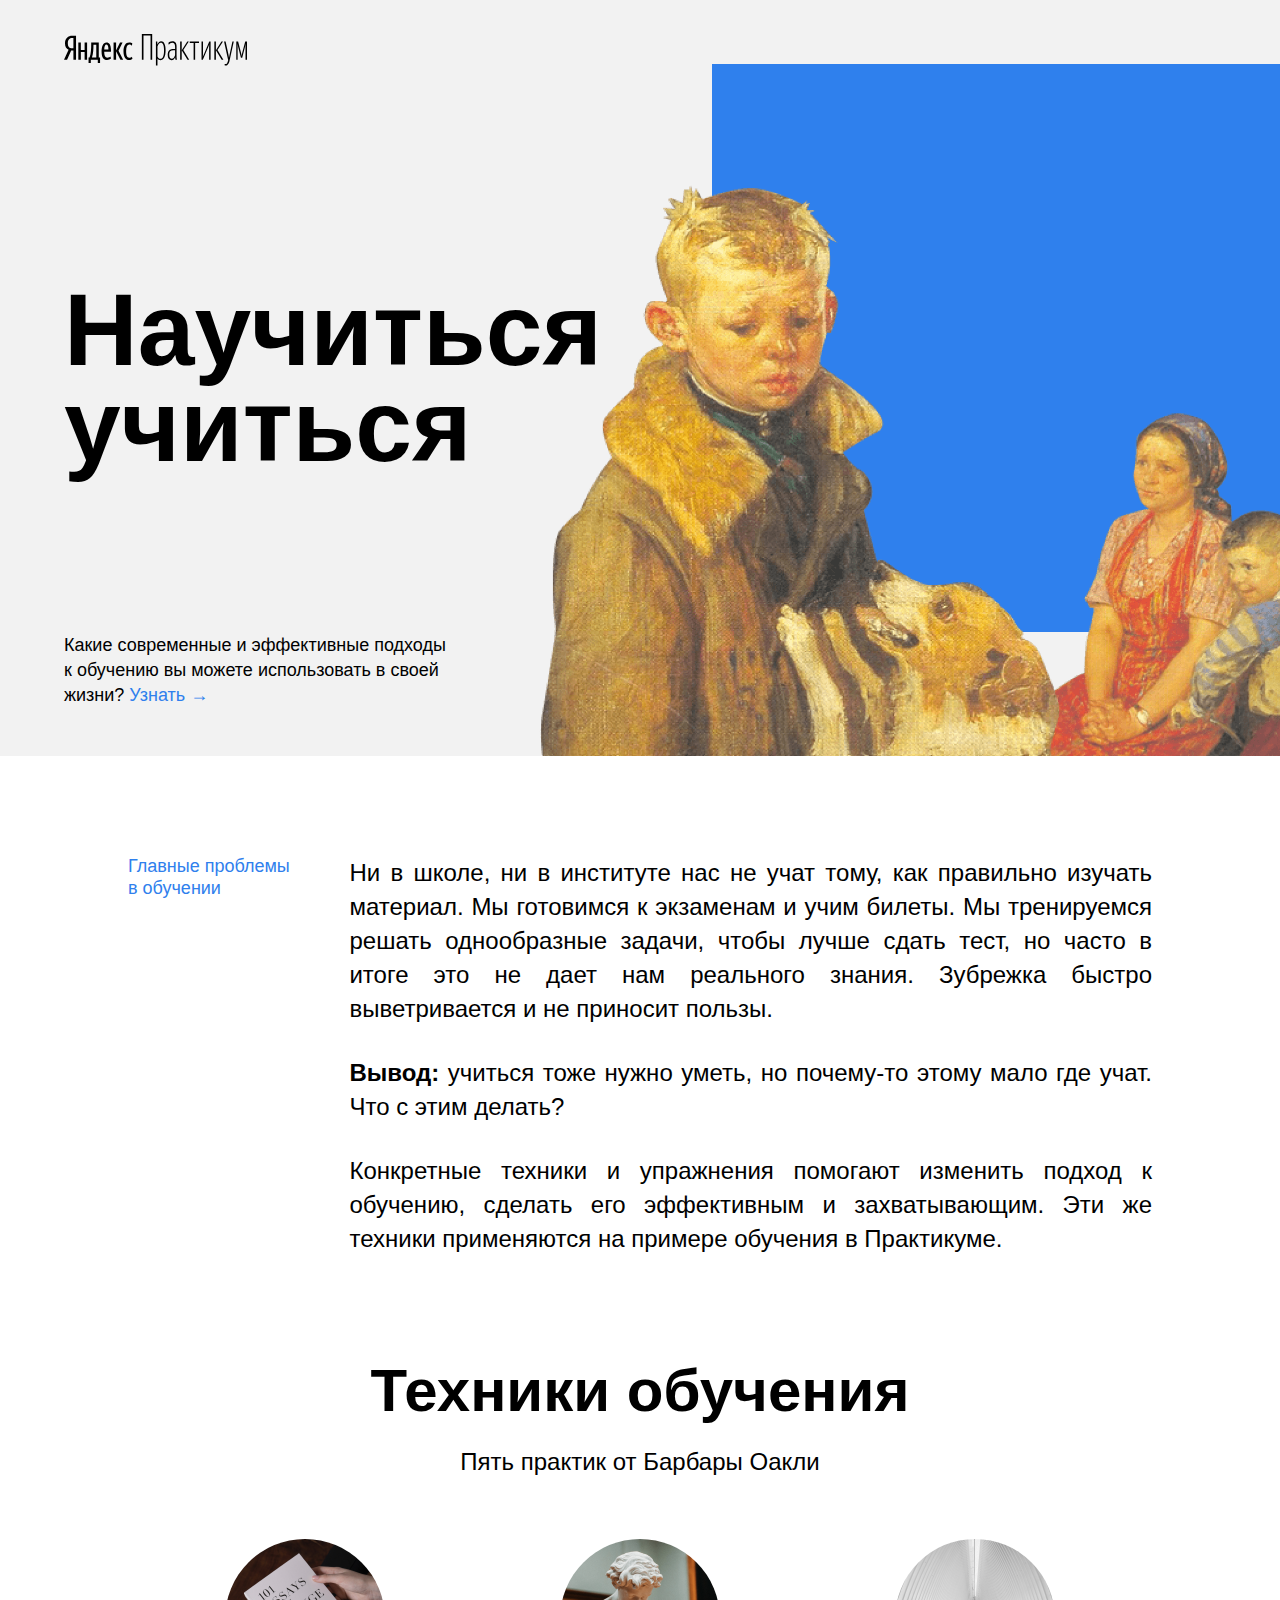
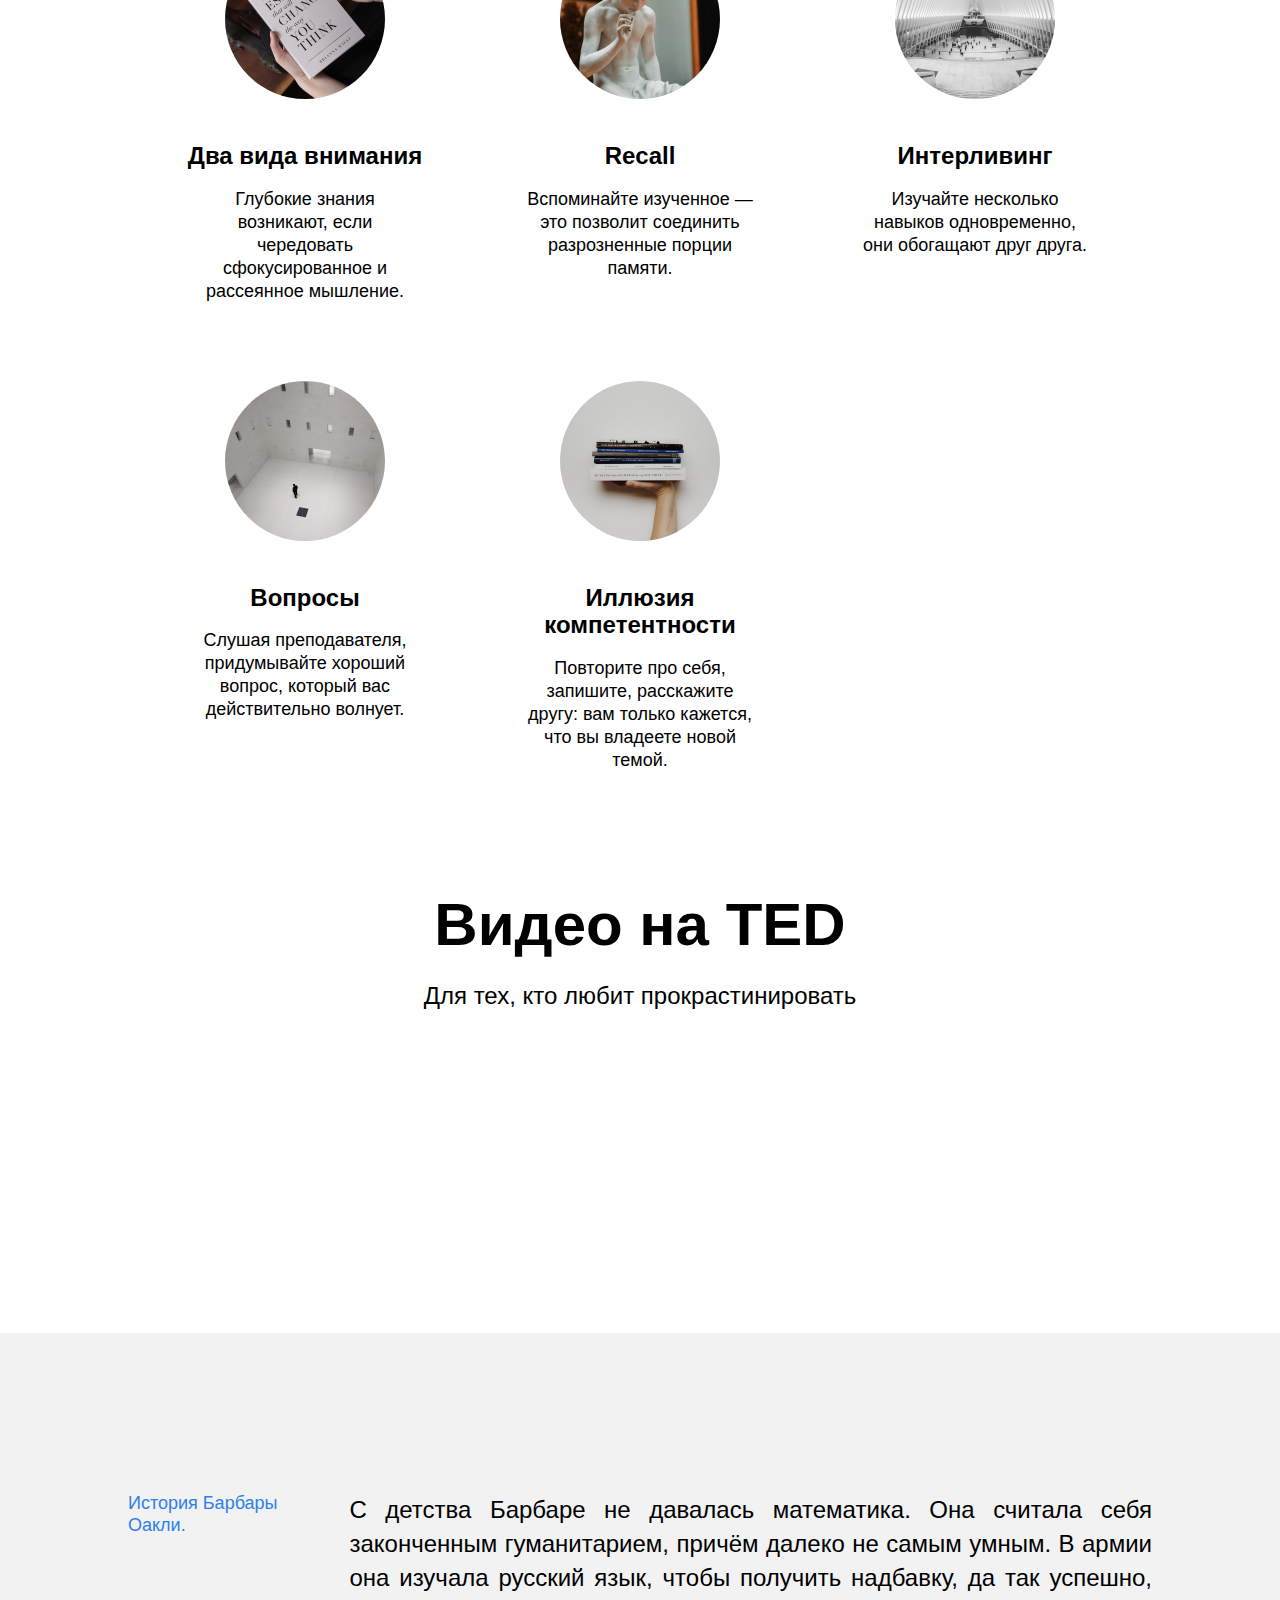
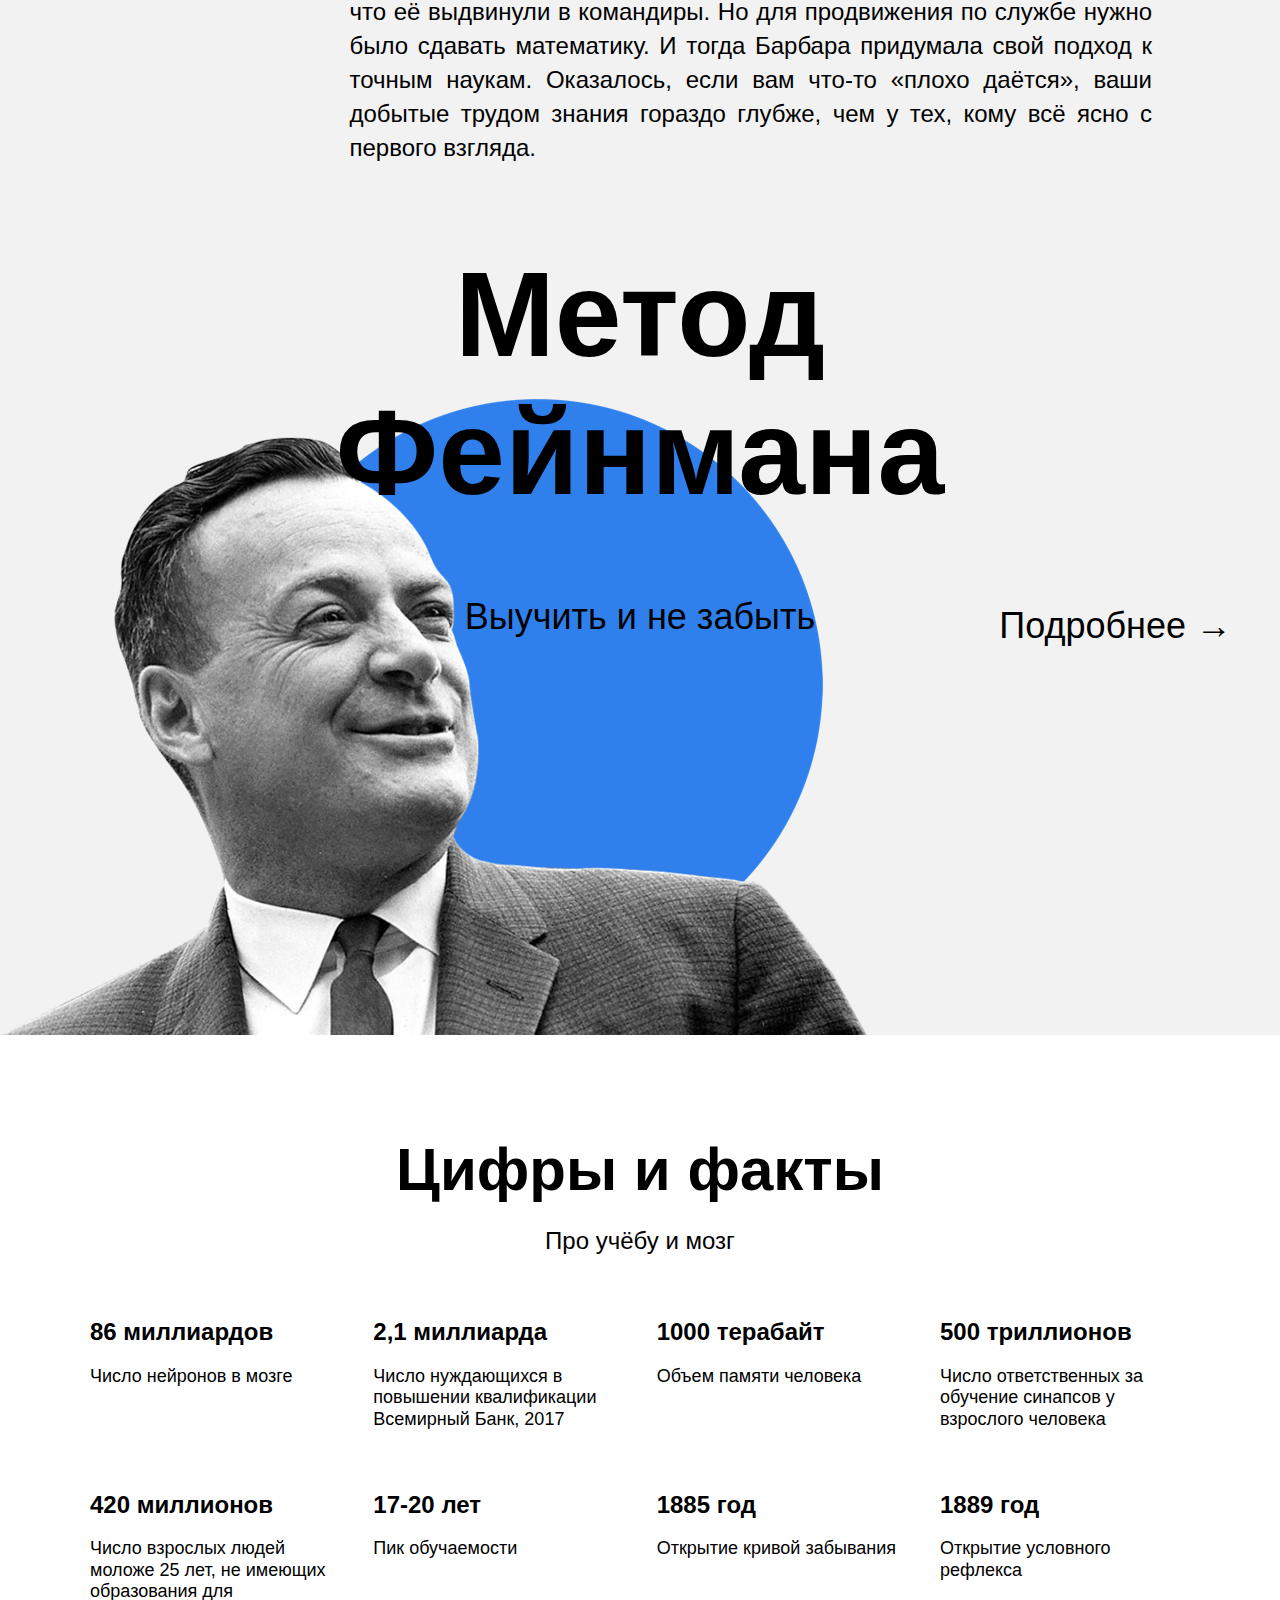
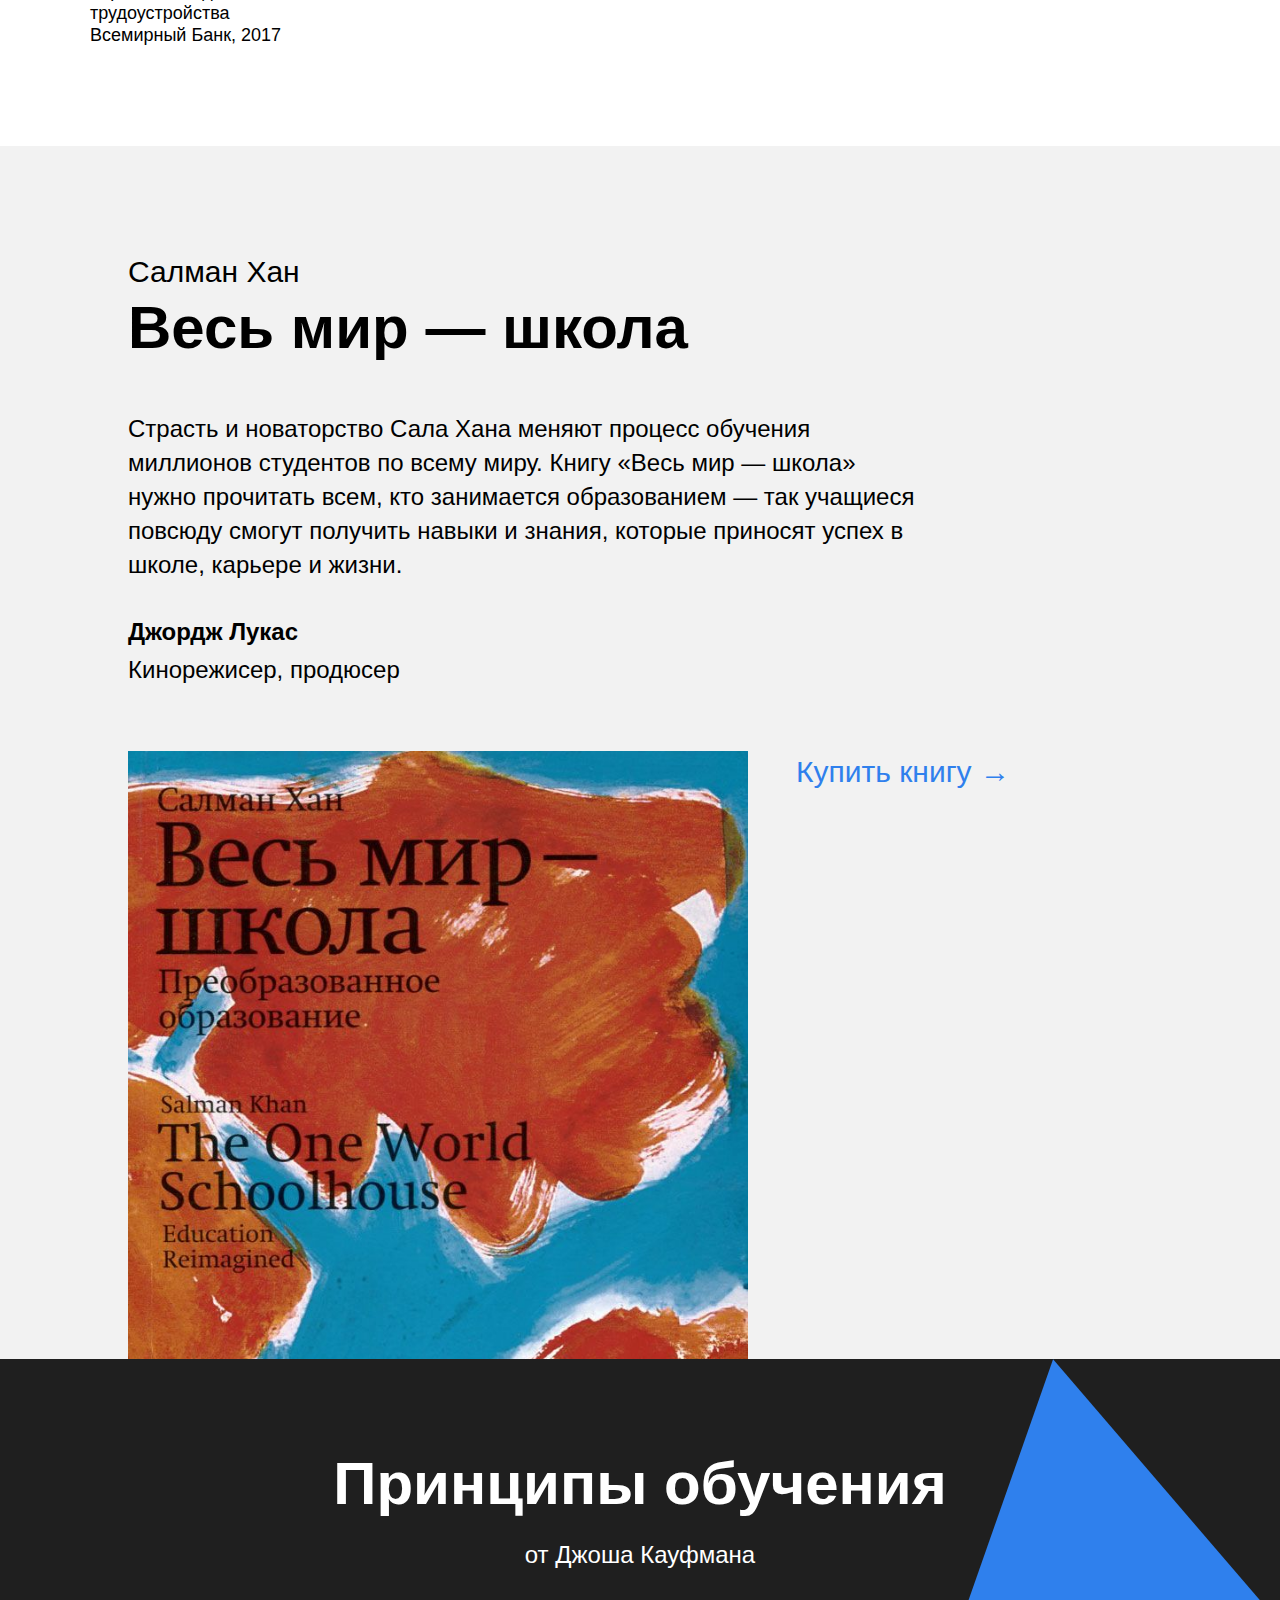
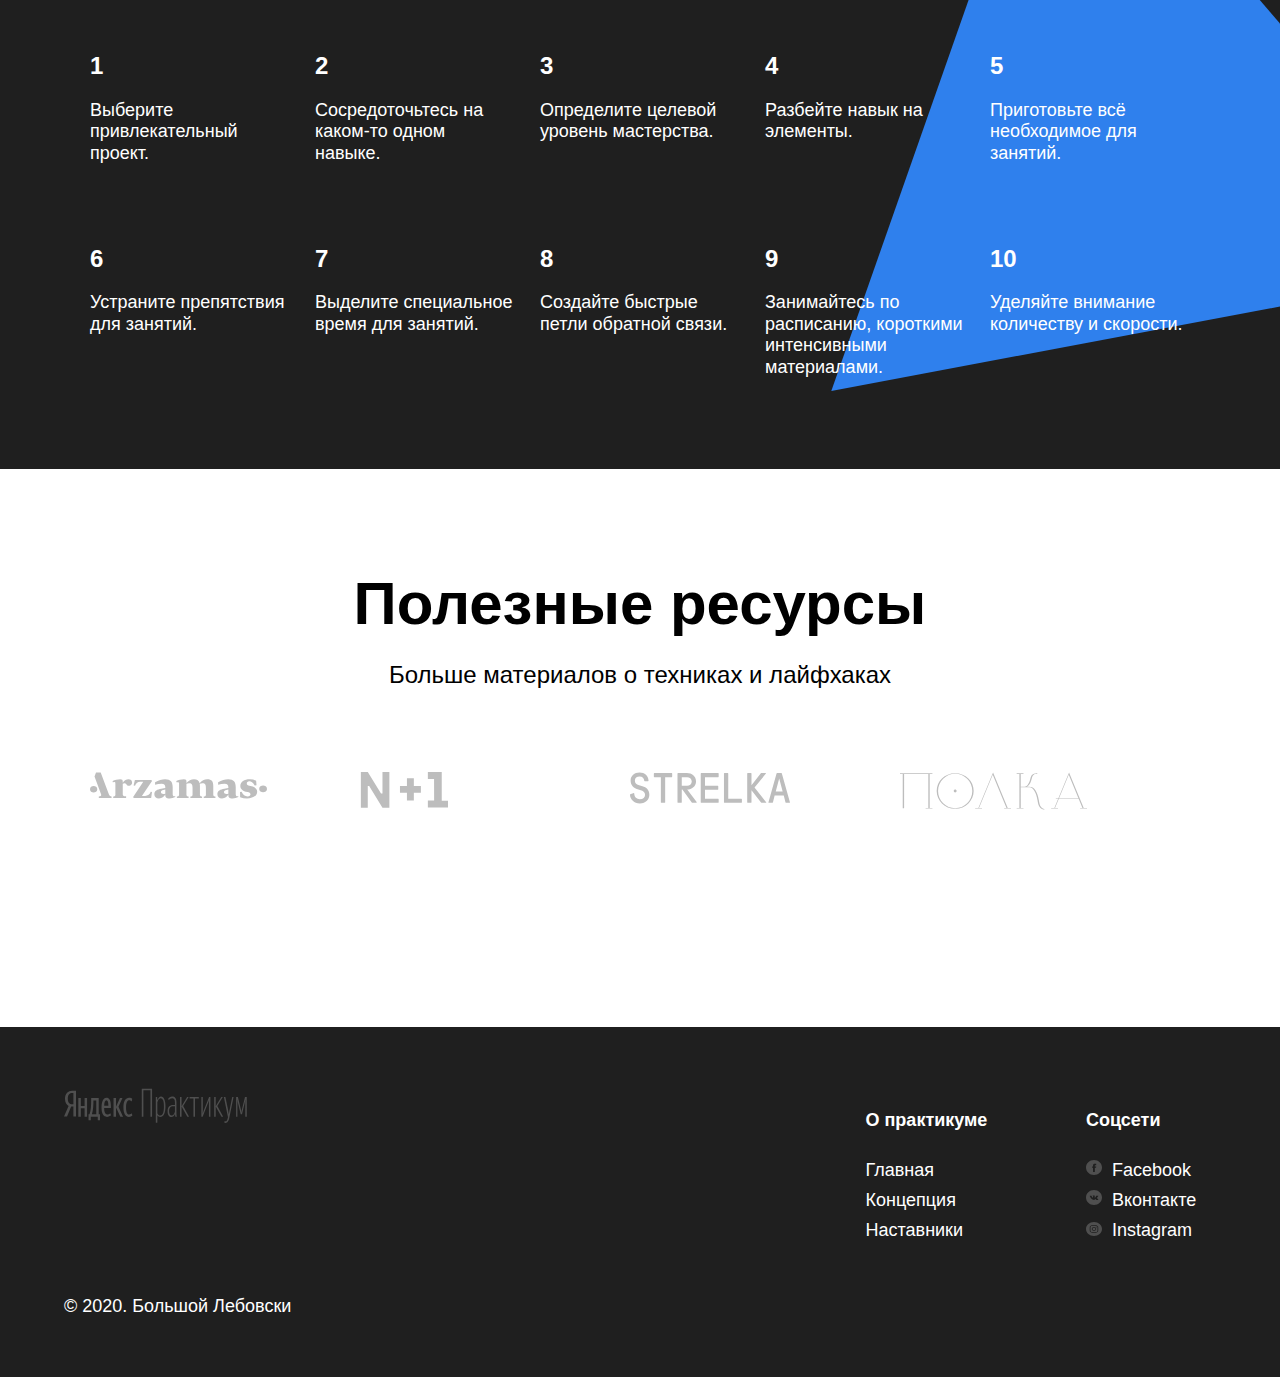
==== how-to-learn.html @ 2f5fdb5f "Bugs fixed. Attempt 2. 2 sprint" ====
<!DOCTYPE html>
<html lang="ru">

<head>
  <meta charset="UTF-8">
  <meta name="viewport" content="width=device-width, initial-scale=1.0">
  <link rel="stylesheet" href="pages/how-to-learn.css">
  <title>Научиться учиться</title>
</head>

<body>
  <div class="page">
    <header class="header">
      <a href="https://praktikum.yandex.ru/"><img class="logo logo_place_header" alt="Лого_Яндекс" src="./images/logo_place_header.svg"></a>

        <div class="header__square-pic rotation">
        </div>


      <img class="header__main-illustration" alt="Главная-иллюстрация" src="./images/header-image.png">

      <h1 class="header__title">Научиться учиться</h1>
      <p class="header__subtitle">Какие современные и эффективные подходы к обучению вы можете использовать в своей жизни?
        <a class="header__link link" href="#"> Узнать &rarr;</a>
      </p>
    </header>

    <main class="content">

      <section class="description">
        <div class="two-columns">
          <h2 class="two-columns__brief">
              Главные проблемы в обучении
          </h2>
          <div class="two-columns__main-text">
            <p class="two-columns__paragraph">
              Ни в школе, ни в институте нас не учат тому, как правильно изучать материал.
              Мы готовимся к экзаменам и учим билеты.
              Мы тренируемся решать однообразные задачи, чтобы лучше сдать тест,
              но часто в итоге это не дает нам реального знания.
              Зубрежка быстро выветривается и не приносит пользы.
            </p>
            <p class="two-columns__paragraph">
              <span class="two-columns__span-accent">
                Вывод:
              </span>
              учиться тоже нужно уметь, но почему-то этому мало где учат. Что с этим делать?
            </p>
            <p class="two-columns__paragraph">
              Конкретные техники и упражнения помогают изменить подход к обучению,
              сделать его эффективным и захватывающим.
              Эти же техники применяются на примере обучения в Практикуме.
            </p>
          </div>
        </div>
      </section>
      <section class="techniques">
      	<h2 class="section-title">Техники обучения</h2>
      	<p class="section-subtitle">Пять практик от Барбары Оакли</p>
      	<div class="cards">
      		<div class="cards__item">
      		<img class="cards__image" alt="Книга" src="images/cards-attention.png">
      		<h3 class="cards__title">Два вида внимания</h3>
      		<p class="cards__description">Глубокие знания возникают, если чередовать сфокусированное и рассеянное мышление.</p>
      		</div>
      		<div class="cards__item">
      		<img class="cards__image" alt="Скульптура" src="images/cards-recall.png">
      		<h3 class="cards__title">Recall</h3>
      		<p class="cards__description">Вспоминайте изученное — это позволит соединить разрозненные порции памяти.</p>
      		</div>
      		<div class="cards__item">
      		<img class="cards__image" alt="Пространство" src="images/cards-interliving.png">
      		<h3 class="cards__title">Интерливинг</h3>
      		<p class="cards__description">Изучайте несколько навыков одновременно, они обогащают друг друга.</p>
      		</div>
      		<div class="cards__item">
      		<img class="cards__image" alt="Декоративные-украшения" src="images/cards-question.png">
      		<h3 class="cards__title">Вопросы</h3>
      		<p class="cards__description">Слушая преподавателя, придумывайте хороший вопрос, который вас действительно волнует.</p>
      		</div>
      		<div class="cards__item">
      		<img class="cards__image" alt="Рука-с-книгами" src="images/cards-competence.png">
      		<h3 class="cards__title">Иллюзия компетентности</h3>
      		<p class="cards__description">Повторите про себя, запишите, расскажите другу: вам только кажется, что вы владеете новой темой.</p>
      		</div>
      		<div class="cards__item">
      		<img class="cards__image" alt="____" src="images/cards-attention.png">
      		<h3 class="cards__title">Два вида внимания</h3>
      		<p class="cards__description">Глубокие знания возникают, если чередовать сфокусированное и рассеянное мышление.</p>
      		</div>
      	</div>
      </section>
      <section class="video">
      	<h2 class="section-title">Видео на TED</h2>
      	<p class="section-subtitle">Для тех, кто любит прокрастинировать</p>
      	<div class="video__iframes">
      		<iframe class="video__iframe"  src="https://www.youtube.com/embed/5MgBikgcWnY"  allow="accelerometer; encrypted-media; gyroscope; picture-in-picture" allowfullscreen></iframe>
      		<iframe class="video__iframe"  src="https://www.youtube.com/embed/arj7oStGLkU"  allow="accelerometer; encrypted-media; gyroscope; picture-in-picture" allowfullscreen></iframe>
      	</div>
      </section>
      <section class="oakley">
        <div class="two-columns">
          <h2 class="two-columns__brief">
            История Барбары Оакли.
          </h2>
          <div class="two-columns__main-text">
            <p class="two-columns__paragraph">
              С детства Барбаре не давалась математика. Она считала себя законченным гуманитарием, причём далеко не самым умным.
              В армии она изучала русский язык, чтобы получить надбавку, да так успешно, что её выдвинули в командиры.
              Но для продвижения по службе нужно было сдавать математику. И тогда Барбара придумала свой подход к точным наукам.
              Оказалось, если вам что-то «плохо даётся», ваши добытые трудом знания гораздо глубже, чем у тех, кому всё ясно с первого взгляда.
            </p>
          </div>
        </div>
      </section>
      <section class="feynman">
        <h2 class="feynman__title">Метод Фейнмана</h2>
        <p class="feynman__subtitle">Выучить и не забыть</p>
        <a class="feynman__link link" href="#">Подробнее &rarr;</a>
        <img class="feynman__illustration" alt="Фейнман" src="./images/feynman.png">
      </section>
      <section class="digits">
        <h2 class="section-title">Цифры и факты</h2>
        <p class="section-subtitle">Про учёбу и мозг</p>
        <div class="table">
          <div class="table__cell">
            <h3 class="table__heading">86 миллиардов</h3>
            <p class="table__text ">Число нейронов в мозге</p>
          </div>
          <div class="table__cell">
            <h3 class="table__heading">2,1 миллиарда</h3>
            <p class="table__text ">Число нуждающихся в повышении квалификации</p>
            <p class="table__text"> Всемирный Банк, 2017</p>
          </div>
          <div class="table__cell">
            <h3 class="table__heading">1000 терабайт</h3>
            <p class="table__text ">Объем памяти человека</p>
          </div>
          <div class="table__cell">
            <h3 class="table__heading">500 триллионов</h3>
            <p class="table__text ">Число ответственных за обучение синапсов у взрослого человека</p>
          </div>
          <div class="table__cell">
            <h3 class="table__heading">420 миллионов</h3>
            <p class="table__text">Число взрослых людей моложе 25 лет, не имеющих образования для трудоустройства</p>
            <p class="table__text">Всемирный Банк, 2017</p>
          </div>
          <div class="table__cell">
            <h3 class="table__heading">17-20 лет</h3>
            <p class="table__text">Пик обучаемости</p>
          </div>
          <div class="table__cell">
            <h3 class="table__heading">1885 год</h3>
            <p class="table__text ">Открытие кривой забывания</p>
          </div>
          <div class="table__cell">
            <h3 class="table__heading">1889 год</h3>
            <p class="table__text">Открытие условного рефлекса</p>
          </div>
        </div>
      </section>
      <section class="khan">
        <div class="khan__container">
          <p class="khan__author">Салман Хан</p>
          <h2 class="khan__title">Весь мир — школа</h2>
          <p class="khan__quote">
            Страсть и новаторство Сала Хана меняют процесс обучения миллионов студентов по всему миру.
            Книгу «Весь мир — школа» нужно прочитать всем, кто занимается образованием —
            так учащиеся повсюду смогут получить навыки и знания, которые приносят успех в школе, карьере и жизни.
          </p>
          <p class="khan__quote-author">Джордж Лукас</p>
          <p class="khan__quote-author-subline">Кинорежисер, продюсер</p>
          <div class="khan__book-container">
            <img class="khan__book-pic" alt="Обложка-книги" src="images/khan-book.jpg">
            <a class="khan__buy-link link" href="#">Купить книгу &rarr;</a>
          </div>
        </div>

      </section>
      <section class="kaufman">
        <h2 class="section-title section-title_theme_dark">Принципы обучения</h2>
        <p class="section-subtitle section-subtitle_theme_dark">от Джоша Кауфмана</p>
        <div class=" table table_theme_dark">
          <div class="table__cell table__cell_theme_dark">
            <h3 class="table__heading table__heading_theme_dark">1</h3>
            <p class="table__text table__text_theme_dark">Выберите привлекательный проект.</p>
          </div>
            <div class="table__cell table__cell_theme_dark">
              <h3 class="table__heading table__heading_theme_dark">2</h3>
              <p class="table__text table__text_theme_dark">Сосредоточьтесь на каком-то одном навыке.</p>
            </div>
            <div class="table__cell table__cell_theme_dark">
              <h3 class="table__heading table__heading_theme_dark">3</h3>
              <p class="table__text table__text_theme_dark">Определите целевой уровень мастерства.</p>
            </div>
            <div class="table__cell table__cell_theme_dark">
              <h3 class="table__heading table__heading_theme_dark">4</h3>
              <p class="table__text table__text_theme_dark">Разбейте навык на элементы.</p>
            </div>
            <div class="table__cell table__cell_theme_dark">
              <h3 class="table__heading table__heading_theme_dark">5</h3>
              <p class="table__text table__text_theme_dark">Приготовьте всё необходимое для занятий.</p>
            </div>
            <div class="table__cell table__cell_theme_dark ">
              <h3 class="table__heading table__heading_theme_dark">6</h3>
              <p class="table__text table__text_theme_dark">Устраните препятствия для занятий.</p>
            </div>
            <div class="table__cell table__cell_theme_dark ">
              <h3 class="table__heading table__heading_theme_dark">7</h3>
              <p class="table__text table__text_theme_dark">Выделите специальное время для занятий.</p>
            </div>
            <div class="table__cell table__cell_theme_dark ">
              <h3 class="table__heading table__heading_theme_dark">8</h3>
              <p class="table__text table__text_theme_dark">Создайте быстрые петли обратной связи.</p>
            </div>
            <div class="table__cell table__cell_theme_dark ">
              <h3 class="table__heading table__heading_theme_dark">9</h3>
              <p class="table__text table__text_theme_dark">Занимайтесь по расписанию, короткими интенсивными материалами.</p>
            </div>
            <div class="table__cell table__cell_theme_dark ">
              <h3 class="table__heading table__heading_theme_dark">10</h3>
              <p class="table__text table__text_theme_dark">Уделяйте внимание количеству и скорости.</p>
            </div>
        </div>
        <div class="kaufman__triangle rotation">
        </div>
      </section>
      <section class="resources">
        <h2 class="section-title">Полезные ресурсы</h2>
        <p class="section-subtitle">Больше материалов о техниках и лайфхаках</p>
        <ul class="resources__logo-zone">
          <li class="resources__logo"><a class="link" href="#"><img  alt="Лого-Арзамас" src="./images/logo/resources-arzamas.svg"></a></li>
          <li class="resources__logo"><a class="link" href="#"><img  alt="Лого-Н1" src="./images/logo/resources-n1.svg"></a></li>
          <li class="resources__logo"><a class="link" href="#"><img  alt="Лого-Полка" src="./images/logo/resources-strelka.svg"></a></li>
          <li class="resources__logo"><a class="link" href="#"><img  alt="Лого-Стрелка" src="./images/logo/resources-polka.svg"></a></li>
        </ul>
      </section>
    </main>
    <footer class="footer">
      <div class ="footer__columns">
        <div class="footer__column footer__column_content_copyright">
          <a href="https://praktikum.yandex.ru"><img class="logo" src="./images/logo_place_footer.svg" alt="Лого_Яндекс"></a>
          <p class="footer__author">&copy; 2020. Большой Лебовски</p>
        </div>
        <nav class="footer__column footer__column_content_info">
          <h3 class="footer__column-heading">О практикуме</h3>
            <ul class="footer__column-links">
              <li><a class="footer__column-link link" href="#">Главная</a></li>
              <li><a class="footer__column-link link" href="#">Концепция</a></li>
              <li><a class="footer__column-link link" href="#">Наставники</a></li>
            </ul>
        </nav>
        <div class="footer__column footer__column_content_social">
          <h3 class="footer__column-heading">Соцсети</h3>
          <ul class="footer__column-links">
            <li><a class="footer__column-link link" href="#"><img class="footer__social-icon" alt="Фейсбук-иконка" src="images/facebook_color_white.svg">Facebook</a> </li>
            <li><a class="footer__column-link link" href="#"><img class="footer__social-icon" alt="Вконтакте-иконка" src="./images/vk_color_white.svg">Вконтакте</a> </li>
            <li><a class="footer__column-link link" href="#"><img class="footer__social-icon" alt="Инстаграм-иконка" src="./images/instagram_color_white.svg">Instagram</a> </li>
          </ul>
        </div>
      </div>
    </footer>
  </div>
</body>
</html>
---- pages/how-to-learn.css ----
@import url("../vendor/normalize.css");

@import url("../blocks/page/page.css");

@import url("../blocks/link/link.css");

@import url("../blocks/header/header.css");
@import url("../blocks/header/__link/header__link.css");
@import url("../blocks/header/__main-illustration/header__main-illustration.css");
@import url("../blocks/header/__square-pic/header__square-pic.css");
@import url("../blocks/header/__title/header__title.css");
@import url("../blocks/header/__subtitle/header__subtitle.css");

@import url("../blocks/logo/logo.css");
@import url("../blocks/logo/_place/logo_place_header.css");
@import url("../blocks/logo/_place/logo_place_footer.css");


@import url("../blocks/description/description.css");

@import url("../blocks/two-columns/two-columns.css");
@import url("../blocks/two-columns/__brief/two-columns__brief.css");
@import url("../blocks/two-columns/__main-text/two-columns__main-text.css");
@import url("../blocks/two-columns/__paragraph/two-columns__paragraph.css");
@import url("../blocks/two-columns/__span-accent/two-columns__span-accent.css");

@import url("../blocks/digits/digits.css");

@import url("../blocks/section-title/section-title.css");
@import url("../blocks/section-title/_theme/section-title_theme_dark.css");

@import url("../blocks/section-subtitle/section-subtitle.css");
@import url("../blocks/section-subtitle/_theme/section-subtitle_theme_dark.css");

@import url("../blocks/table/table.css");
@import url("../blocks/table/_theme/table_theme_dark.css");
@import url("../blocks/table/__cell/table__cell.css");
@import url("../blocks/table/__cell/_theme/table__cell_theme_dark.css");
@import url("../blocks/table/__heading/table__heading.css");
@import url("../blocks/table/__heading/_theme/table__heading_theme_dark.css");
@import url("../blocks/table/__text/table__text.css");
@import url("../blocks/table/__text/_theme/table__text_theme_dark.css");

@import url("../blocks/feynman/feynman.css");
@import url("../blocks/feynman/__title/feynman__title.css");
@import url("../blocks/feynman/__subtitle/feynman__subtitle.css");
@import url("../blocks/feynman/__illustration/feynman__illustration.css");
@import url("../blocks/feynman/__link/feynman__link.css");

@import url("../blocks/kaufman/kaufman.css");
@import url("../blocks/kaufman/__triangle/kaufman__triangle.css");

@import url("../blocks/footer/footer.css");
@import url("../blocks/footer/__columns/footer__columns.css");
@import url("../blocks/footer/__author/footer__author.css");
@import url("../blocks/footer/__social-icon/footer__social-icon.css");
@import url("../blocks/footer/__column/footer__column.css");
@import url("../blocks/footer/__column/_content/_content_copyright/footer__column_content_copyright.css");
@import url("../blocks/footer/__column/_content/_content_info/footer__column_content_info.css");
@import url("../blocks/footer/__column/__column-heading/footer__column-heading.css");
@import url("../blocks/footer/__column/__column-link/footer__column-link.css");
@import url("../blocks/footer/__column/__column-links/footer__column-links.css");

@import url("../blocks/rotation/rotation.css");

@import url("../blocks/techniques/techniques.css");
@import url("../blocks/cards/cards.css");
@import url("../blocks/cards/__item/cards__item.css");
@import url("../blocks/cards/__image/cards__image.css");
@import url("../blocks/cards/__title/cards__title.css");
@import url("../blocks/cards/__description/cards__description.css");

@import url("../blocks/video/video.css");
@import url("../blocks/video/__iframes/video__iframes.css");
@import url("../blocks/video/__iframe/video__iframe.css");

@import url("../blocks/oakley/oakley.css");

@import url("../blocks/khan/khan.css");
@import url("../blocks/khan/__author/khan__author.css");
@import url("../blocks/khan/__book-container/khan__book-container.css");
@import url("../blocks/khan/__book-pic/khan__book-pic.css");
@import url("../blocks/khan/__buy-link/khan__buy-link.css");
@import url("../blocks/khan/__container/khan_container.css");
@import url("../blocks/khan/__quote/khan__quote.css");
@import url("../blocks/khan/__quote-author/khan__quote-author.css");
@import url("../blocks/khan/__quote-author-subline/khan__quote-author-subline.css");
@import url("../blocks/khan/__title/khan__title.css");

@import url("../blocks/resources/resources.css");
@import url("../blocks/resources/__logo-zone/resources__logo-zone.css");
@import url("../blocks/resources/__logo/resources__logo.css");
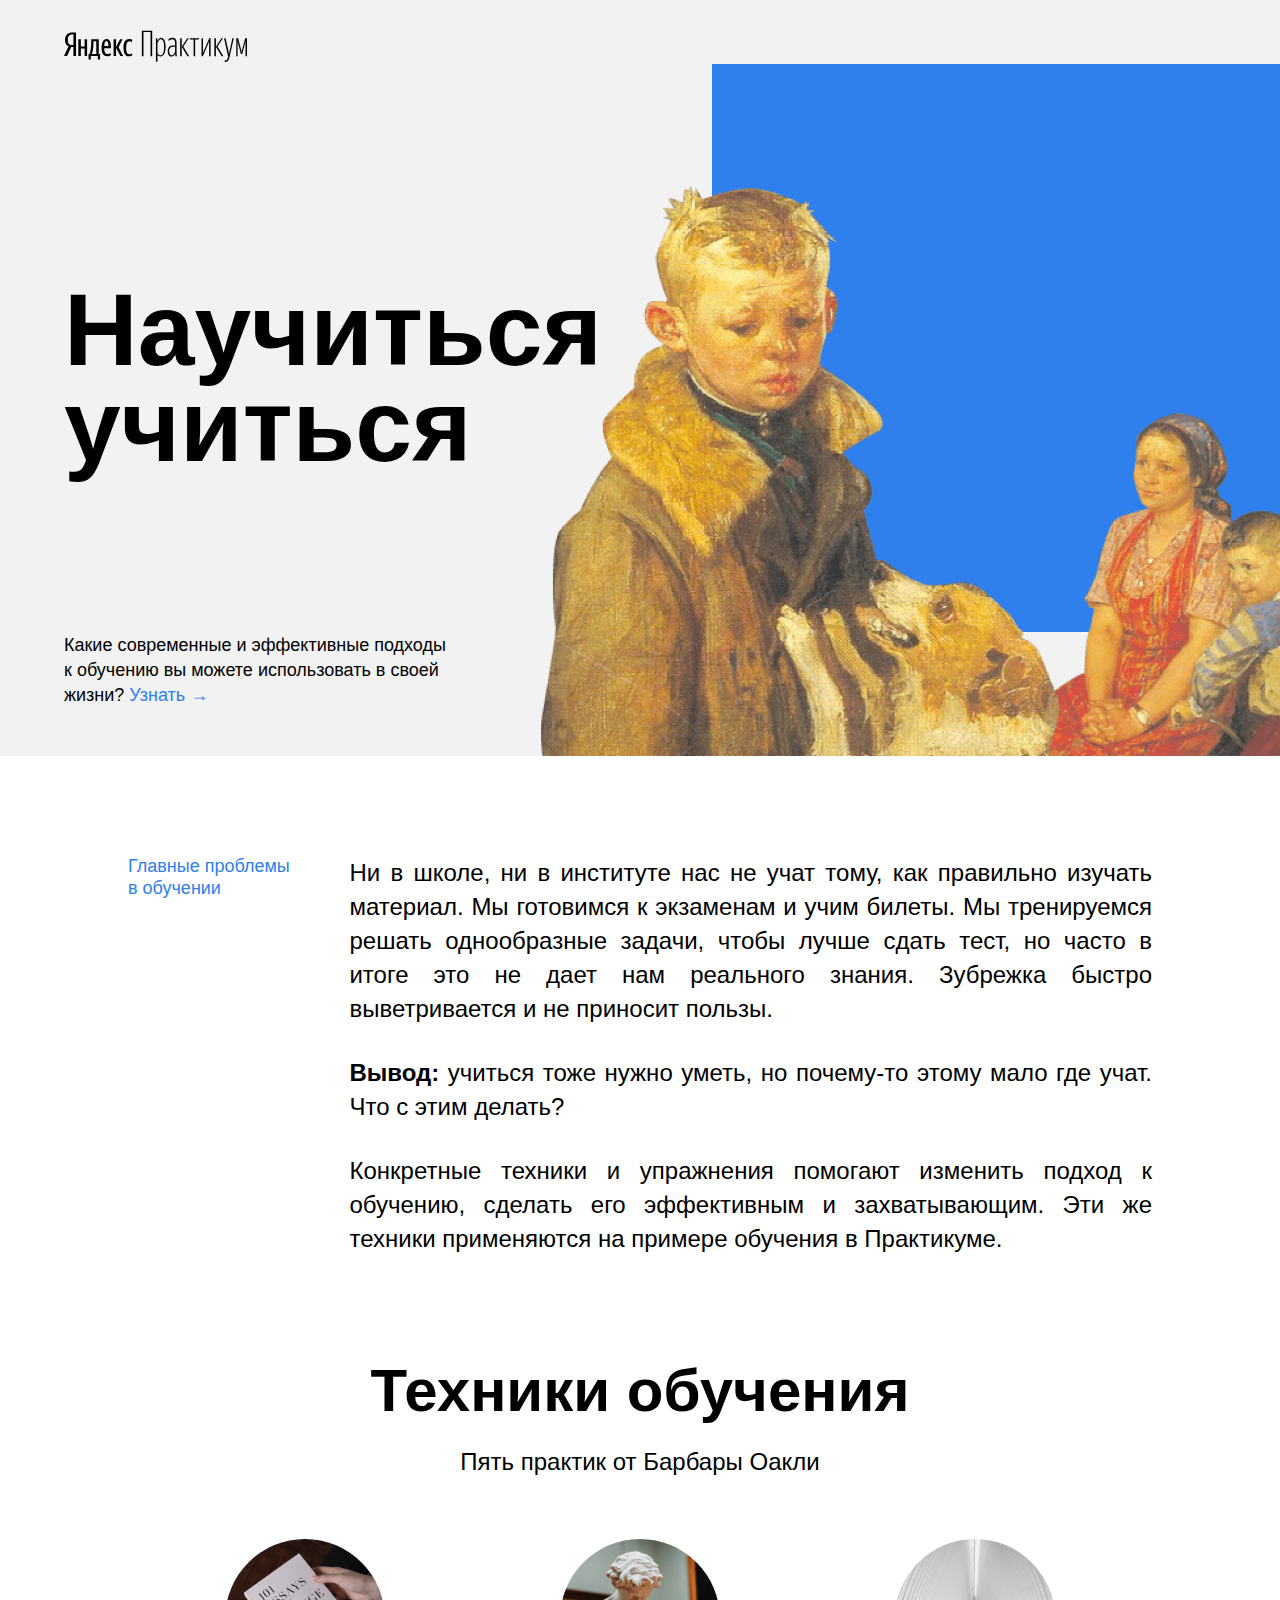
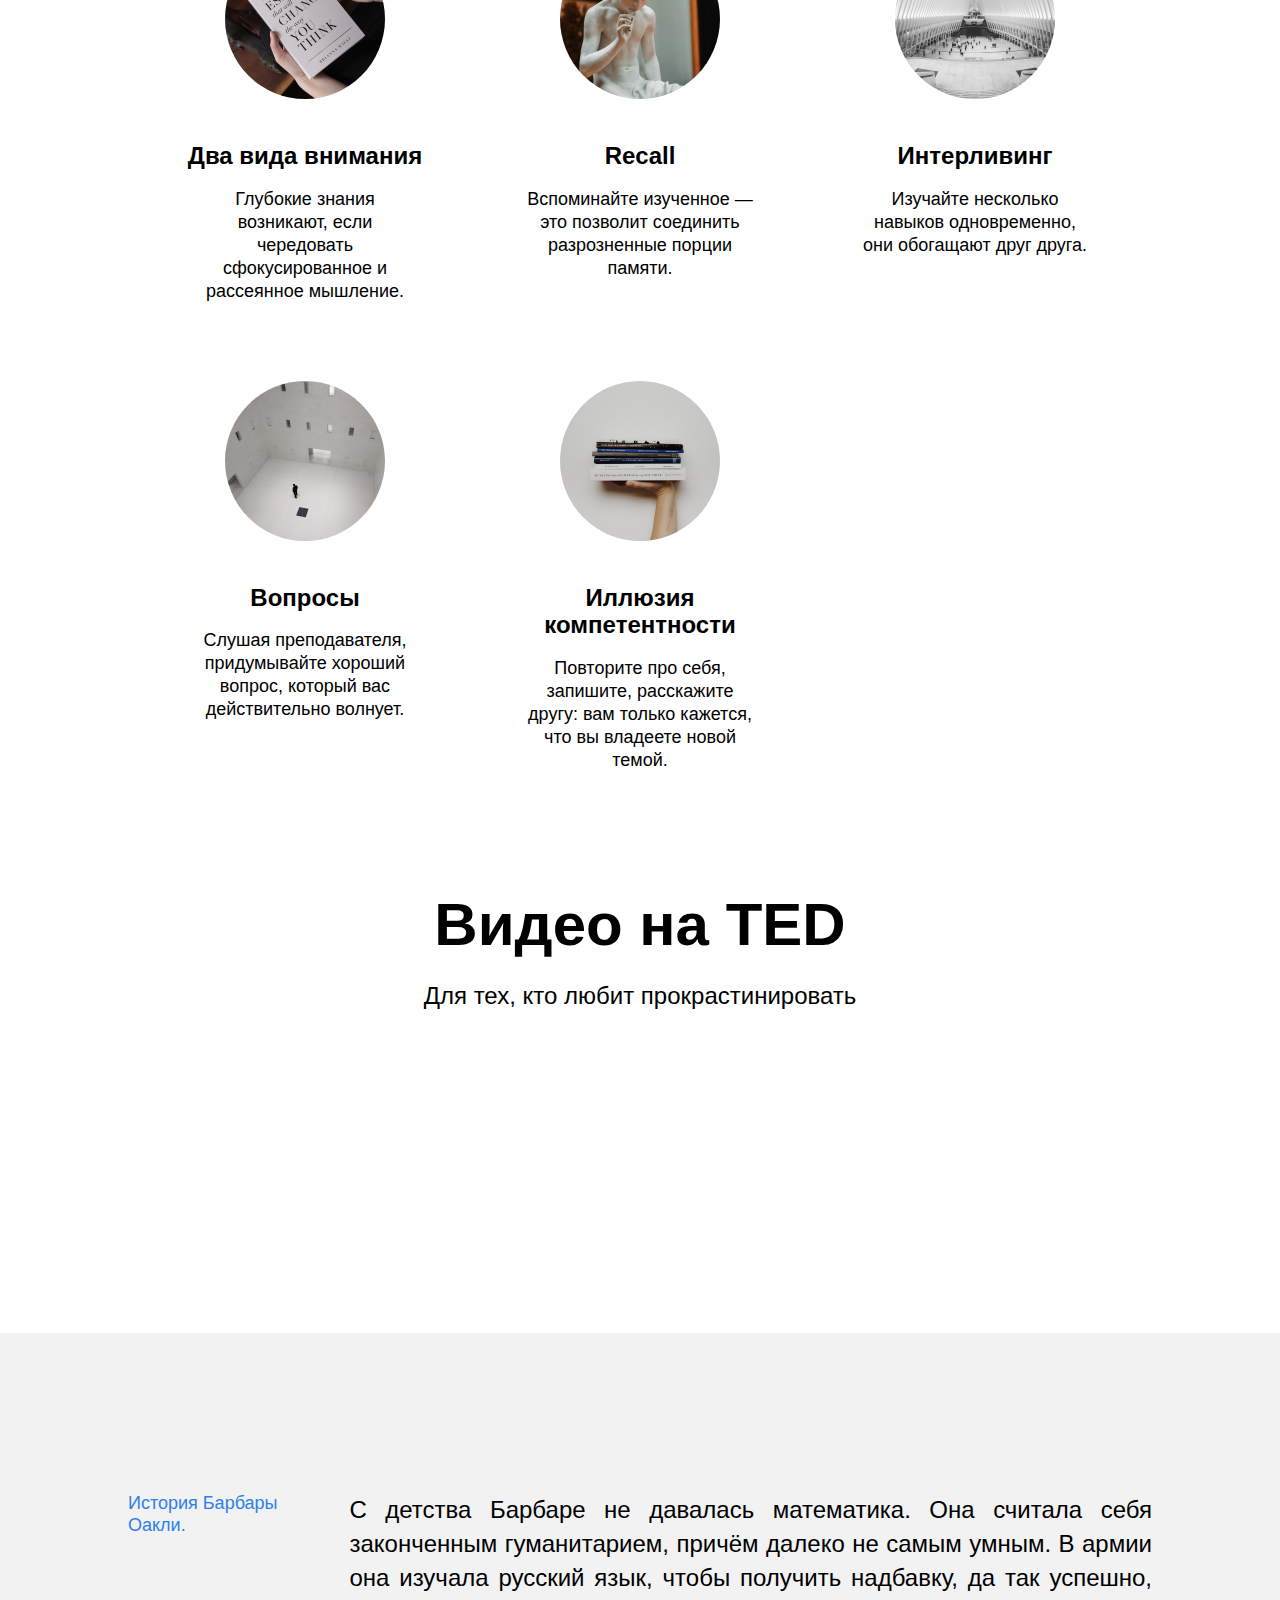
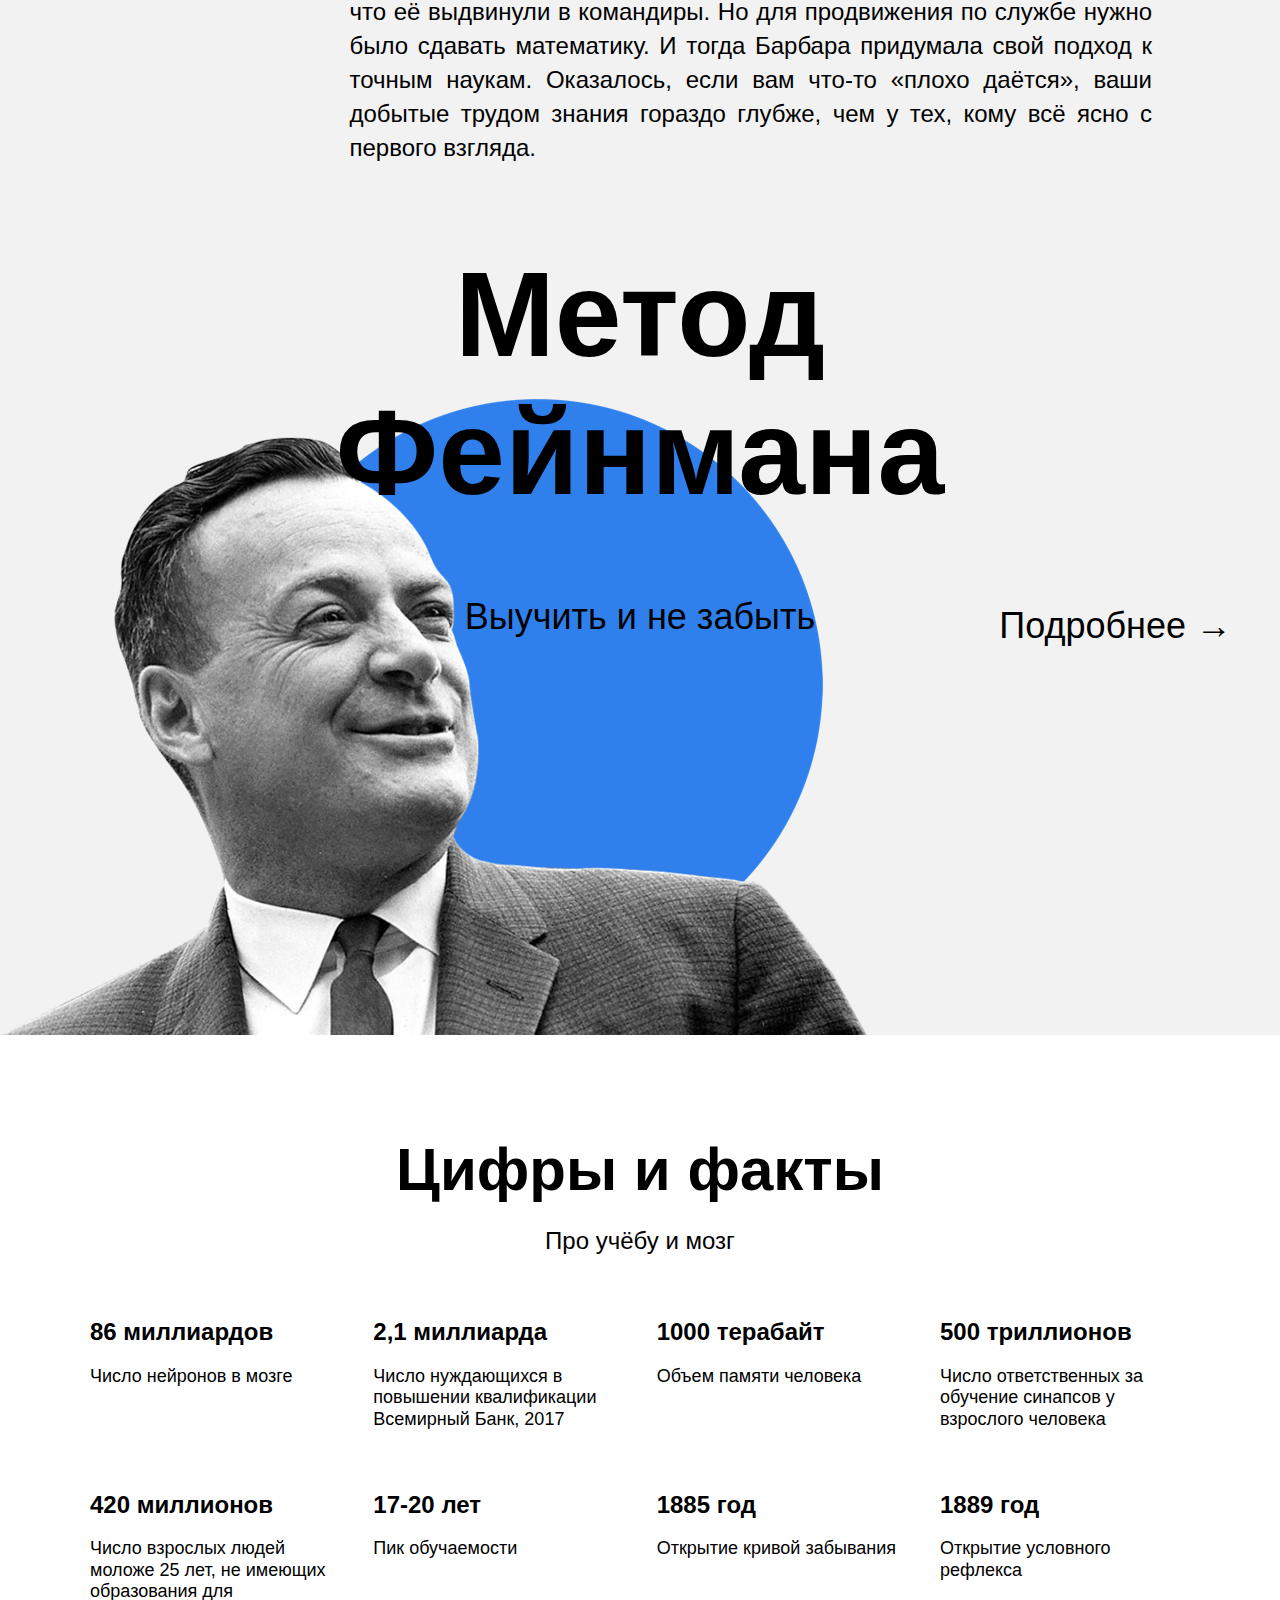
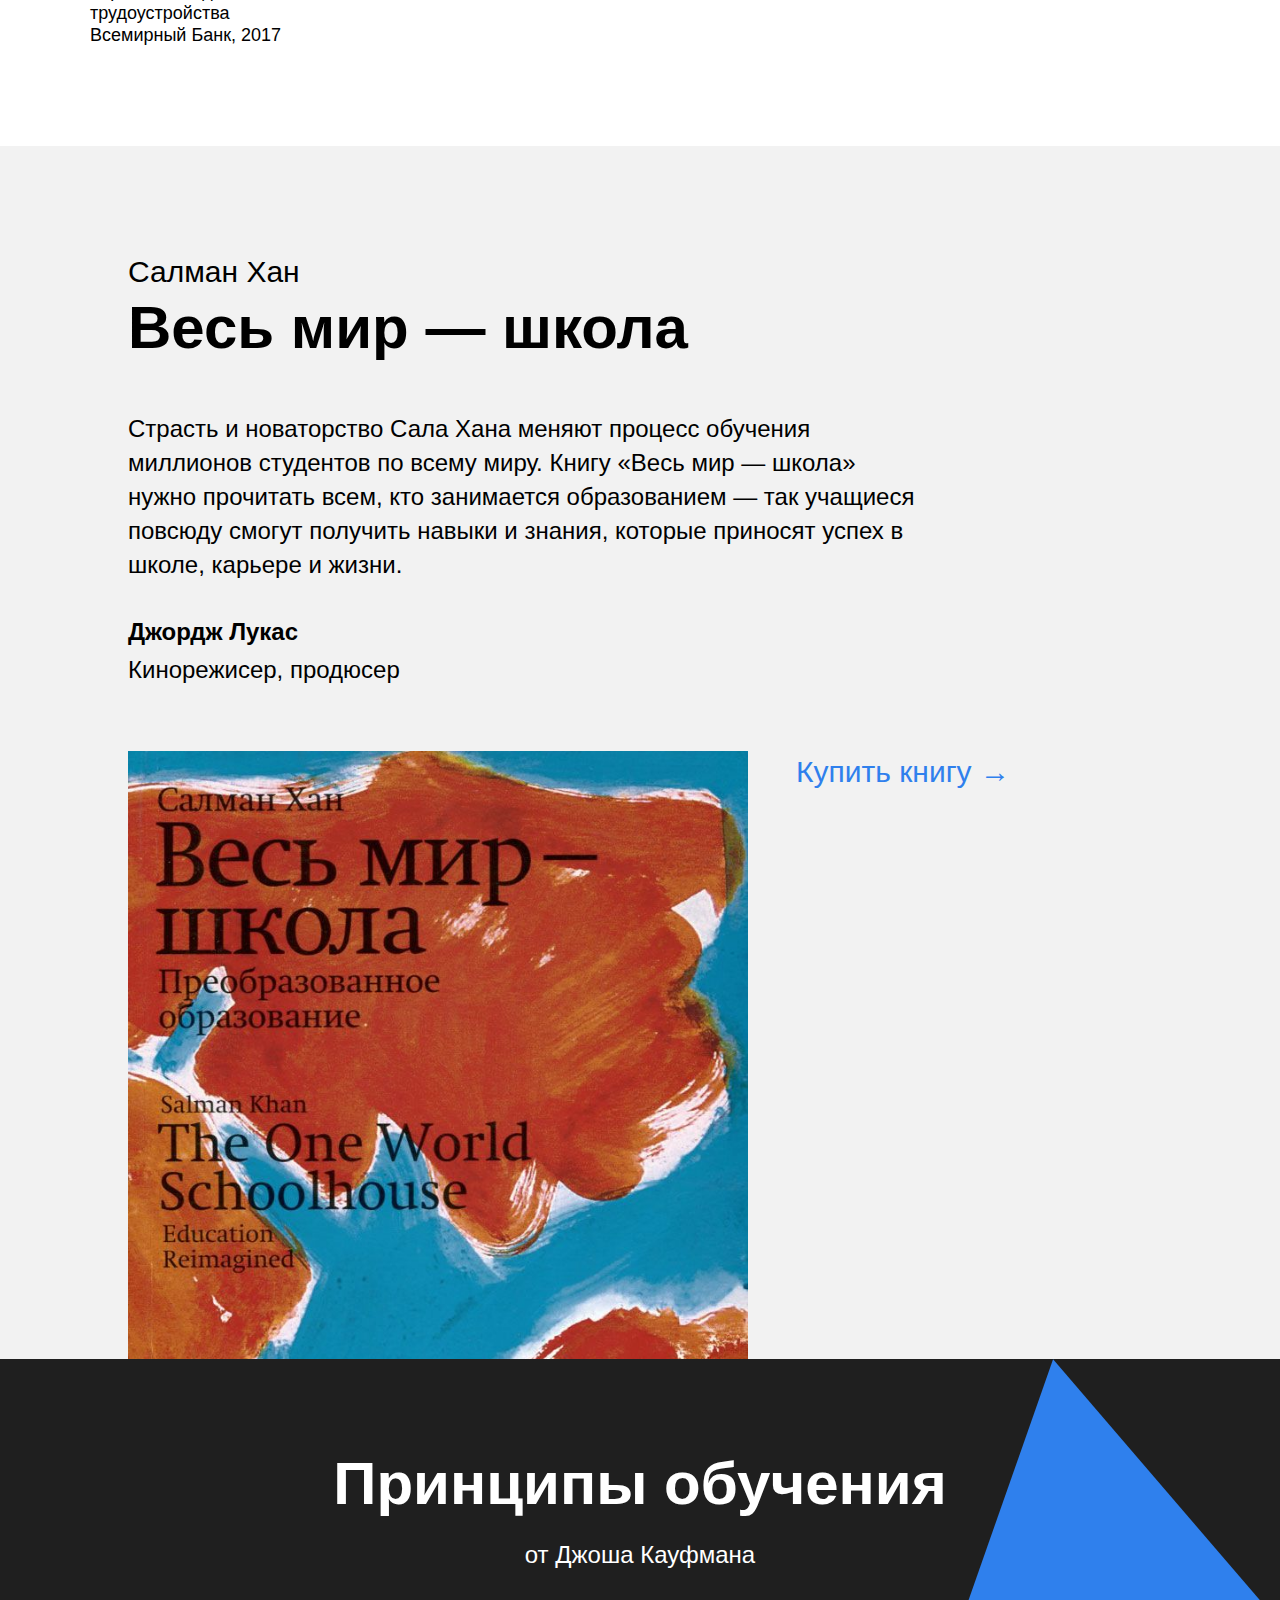
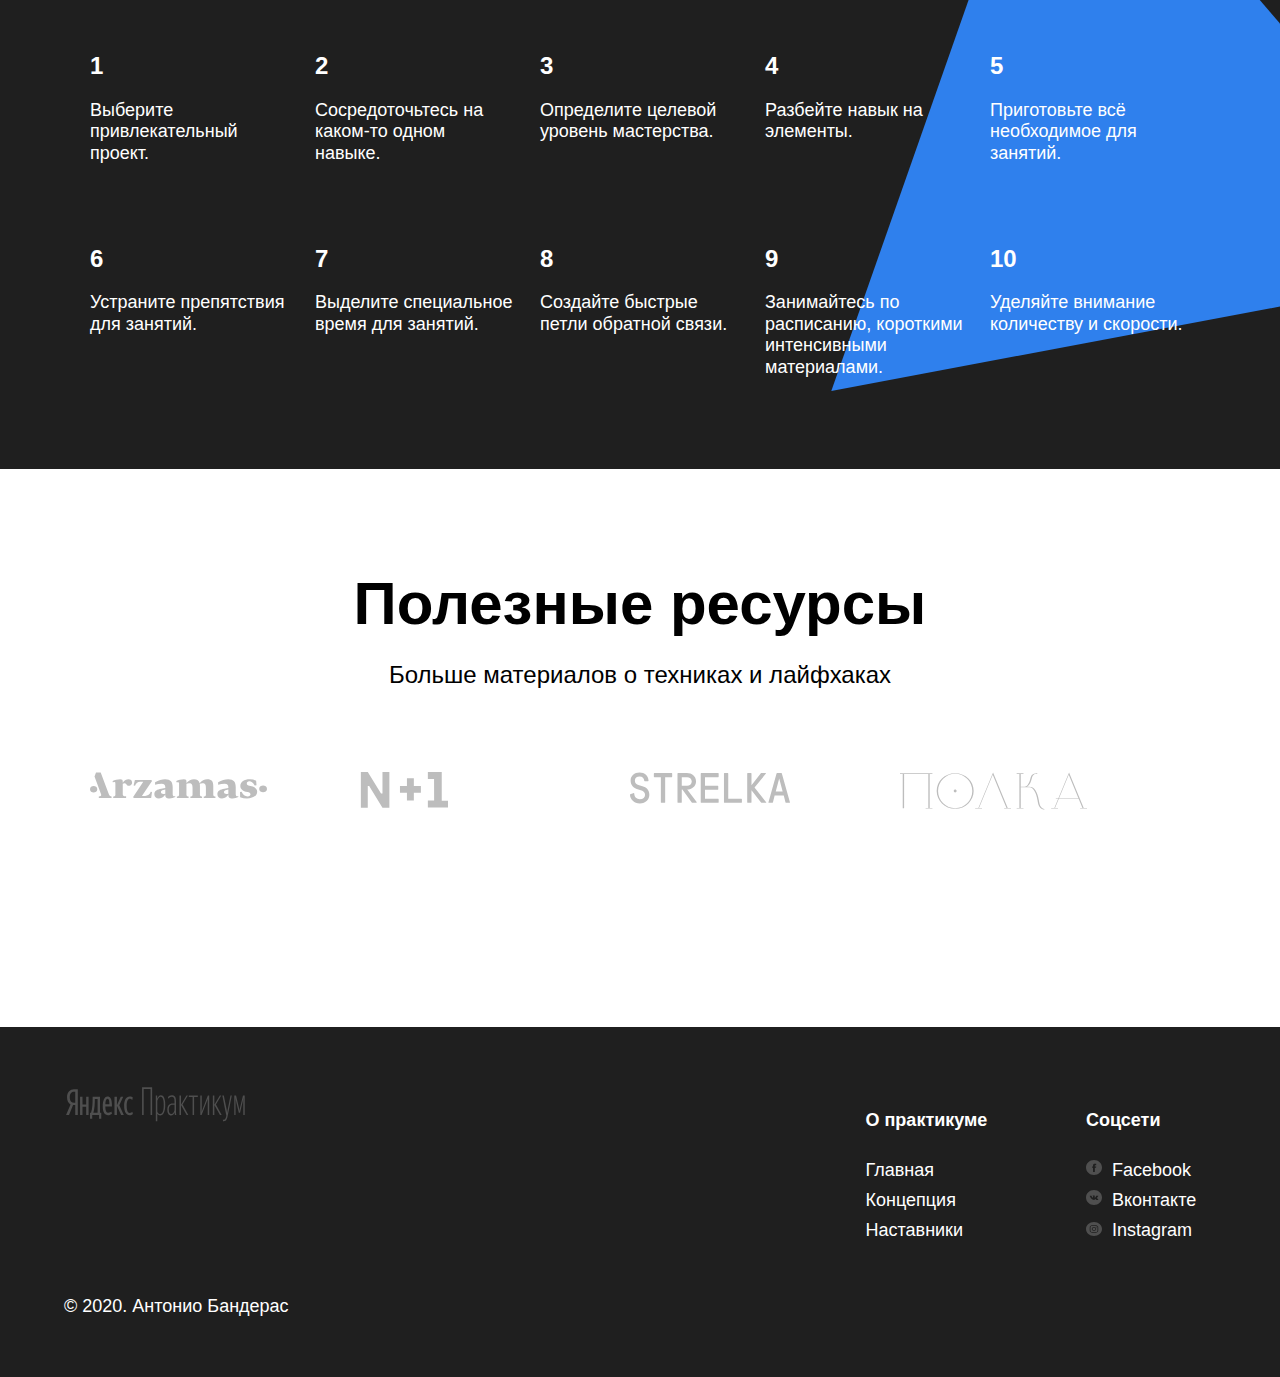
==== commit 0c940d25: "new fixes. attempt 4" ====
--- a/how-to-learn.html
+++ b/how-to-learn.html
@@ -4,29 +4,23 @@
 <head>
   <meta charset="UTF-8">
   <meta name="viewport" content="width=device-width, initial-scale=1.0">
-  <link rel="stylesheet" href="pages/how-to-learn.css">
+  <link rel="stylesheet" href="page/how-to-learn.css">
   <title>Научиться учиться</title>
 </head>
 
 <body>
   <div class="page">
     <header class="header">
-      <a href="https://praktikum.yandex.ru/"><img class="logo logo_place_header" alt="Лого_Яндекс" src="./images/logo_place_header.svg"></a>
-
+      <img class="logo logo_place_header" src="./images/logo_place_header.svg" alt="Яндекс-лого">
         <div class="header__square-pic rotation">
         </div>
-
-
       <img class="header__main-illustration" alt="Главная-иллюстрация" src="./images/header-image.png">
-
       <h1 class="header__title">Научиться учиться</h1>
       <p class="header__subtitle">Какие современные и эффективные подходы к обучению вы можете использовать в своей жизни?
         <a class="header__link link" href="#"> Узнать &rarr;</a>
       </p>
     </header>
-
     <main class="content">
-
       <section class="description">
         <div class="two-columns">
           <h2 class="two-columns__brief">
@@ -239,8 +233,8 @@
     <footer class="footer">
       <div class ="footer__columns">
         <div class="footer__column footer__column_content_copyright">
-          <a href="https://praktikum.yandex.ru"><img class="logo" src="./images/logo_place_footer.svg" alt="Лого_Яндекс"></a>
-          <p class="footer__author">&copy; 2020. Большой Лебовски</p>
+          <img class="logo logo_place_footer" src="./images/logo_place_footer.svg" alt="Яндекс-лого">
+          <p class="footer__author">&copy; 2020. Антонио Бандерас</p>
         </div>
         <nav class="footer__column footer__column_content_info">
           <h3 class="footer__column-heading">О практикуме</h3>
--- a/page/how-to-learn.css
+++ b/page/how-to-learn.css
@@ -0,0 +1,92 @@
+@import url("../vendor/normalize.css");
+
+@import url("../blocks/page/page.css");
+
+@import url("../blocks/link/link.css");
+
+@import url("../blocks/header/header.css");
+@import url("../blocks/header/__link/header__link.css");
+@import url("../blocks/header/__main-illustration/header__main-illustration.css");
+@import url("../blocks/header/__square-pic/header__square-pic.css");
+@import url("../blocks/header/__title/header__title.css");
+@import url("../blocks/header/__subtitle/header__subtitle.css");
+
+@import url("../blocks/logo/logo.css");
+@import url("../blocks/logo/_place/logo_place_header.css");
+@import url("../blocks/logo/_place/logo_place_footer.css");
+
+
+@import url("../blocks/description/description.css");
+
+@import url("../blocks/two-columns/two-columns.css");
+@import url("../blocks/two-columns/__brief/two-columns__brief.css");
+@import url("../blocks/two-columns/__main-text/two-columns__main-text.css");
+@import url("../blocks/two-columns/__paragraph/two-columns__paragraph.css");
+@import url("../blocks/two-columns/__span-accent/two-columns__span-accent.css");
+
+@import url("../blocks/digits/digits.css");
+
+@import url("../blocks/section-title/section-title.css");
+@import url("../blocks/section-title/_theme/section-title_theme_dark.css");
+
+@import url("../blocks/section-subtitle/section-subtitle.css");
+@import url("../blocks/section-subtitle/_theme/section-subtitle_theme_dark.css");
+
+@import url("../blocks/table/table.css");
+@import url("../blocks/table/_theme/table_theme_dark.css");
+@import url("../blocks/table/__cell/table__cell.css");
+@import url("../blocks/table/__cell/_theme/table__cell_theme_dark.css");
+@import url("../blocks/table/__heading/table__heading.css");
+@import url("../blocks/table/__heading/_theme/table__heading_theme_dark.css");
+@import url("../blocks/table/__text/table__text.css");
+@import url("../blocks/table/__text/_theme/table__text_theme_dark.css");
+
+@import url("../blocks/feynman/feynman.css");
+@import url("../blocks/feynman/__title/feynman__title.css");
+@import url("../blocks/feynman/__subtitle/feynman__subtitle.css");
+@import url("../blocks/feynman/__illustration/feynman__illustration.css");
+@import url("../blocks/feynman/__link/feynman__link.css");
+
+@import url("../blocks/kaufman/kaufman.css");
+@import url("../blocks/kaufman/__triangle/kaufman__triangle.css");
+
+@import url("../blocks/footer/footer.css");
+@import url("../blocks/footer/__columns/footer__columns.css");
+@import url("../blocks/footer/__author/footer__author.css");
+@import url("../blocks/footer/__social-icon/footer__social-icon.css");
+@import url("../blocks/footer/__column/footer__column.css");
+@import url("../blocks/footer/__column/_content/_content_copyright/footer__column_content_copyright.css");
+@import url("../blocks/footer/__column/_content/_content_info/footer__column_content_info.css");
+@import url("../blocks/footer/__column/__column-heading/footer__column-heading.css");
+@import url("../blocks/footer/__column/__column-link/footer__column-link.css");
+@import url("../blocks/footer/__column/__column-links/footer__column-links.css");
+
+@import url("../blocks/rotation/rotation.css");
+
+@import url("../blocks/techniques/techniques.css");
+@import url("../blocks/cards/cards.css");
+@import url("../blocks/cards/__item/cards__item.css");
+@import url("../blocks/cards/__image/cards__image.css");
+@import url("../blocks/cards/__title/cards__title.css");
+@import url("../blocks/cards/__description/cards__description.css");
+
+@import url("../blocks/video/video.css");
+@import url("../blocks/video/__iframes/video__iframes.css");
+@import url("../blocks/video/__iframe/video__iframe.css");
+
+@import url("../blocks/oakley/oakley.css");
+
+@import url("../blocks/khan/khan.css");
+@import url("../blocks/khan/__author/khan__author.css");
+@import url("../blocks/khan/__book-container/khan__book-container.css");
+@import url("../blocks/khan/__book-pic/khan__book-pic.css");
+@import url("../blocks/khan/__buy-link/khan__buy-link.css");
+@import url("../blocks/khan/__container/khan_container.css");
+@import url("../blocks/khan/__quote/khan__quote.css");
+@import url("../blocks/khan/__quote-author/khan__quote-author.css");
+@import url("../blocks/khan/__quote-author-subline/khan__quote-author-subline.css");
+@import url("../blocks/khan/__title/khan__title.css");
+
+@import url("../blocks/resources/resources.css");
+@import url("../blocks/resources/__logo-zone/resources__logo-zone.css");
+@import url("../blocks/resources/__logo/resources__logo.css");
